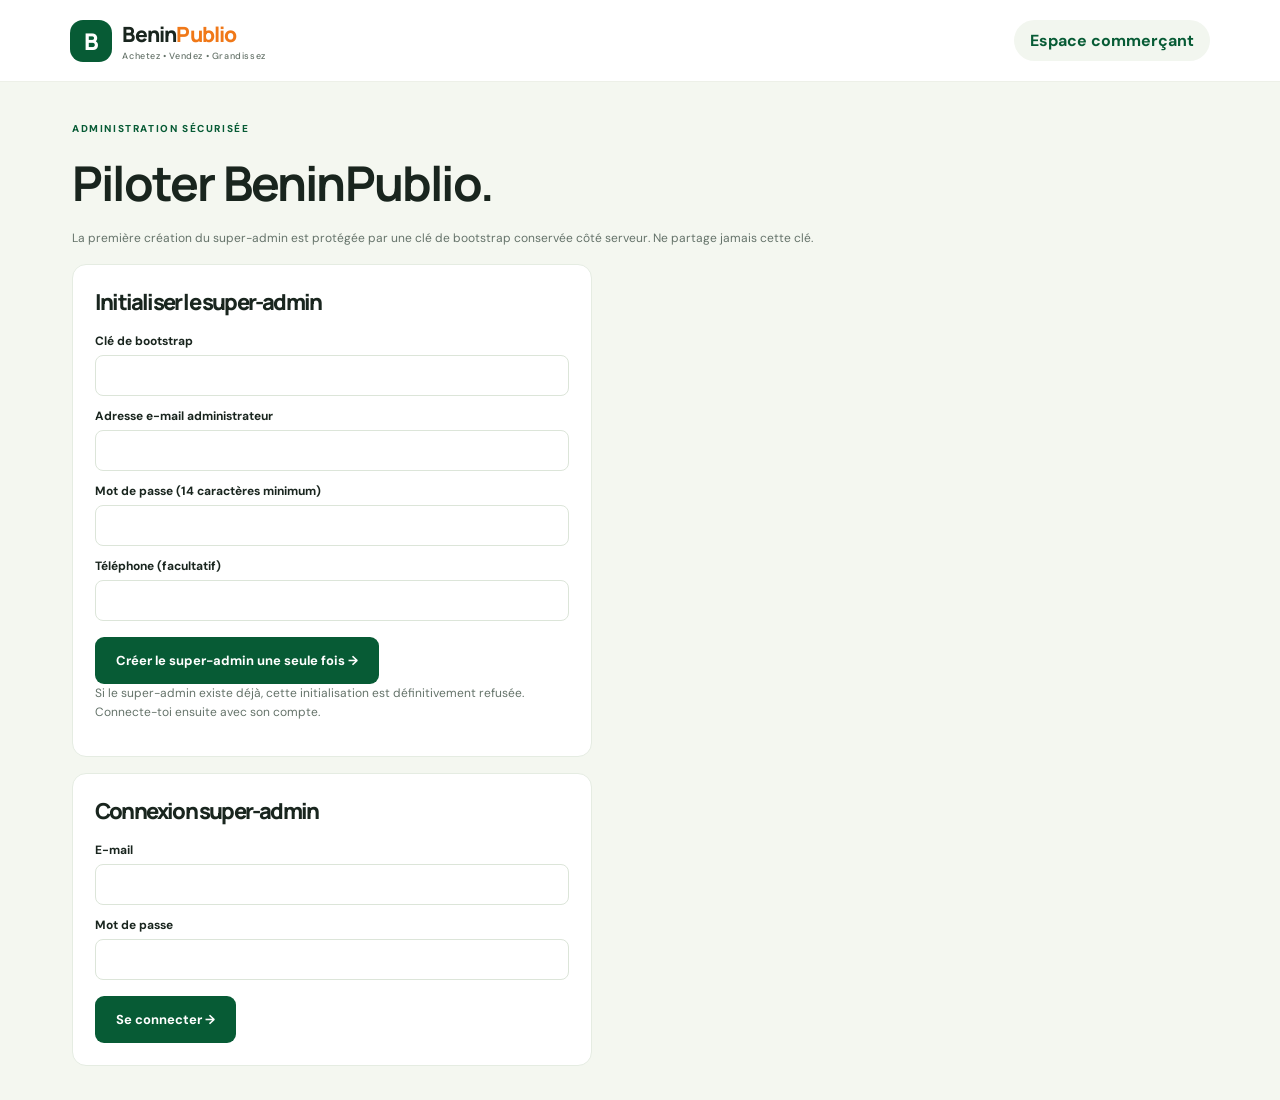
==== admin.html @ 8d90aae0 "V14: add super-admin console for storefronts and subscriptions" ====
<!doctype html>
<html lang="fr"><head><meta charset="utf-8"><meta name="viewport" content="width=device-width,initial-scale=1"><meta name="theme-color" content="#075b35"><title>Administration — BeninPublio</title><link rel="stylesheet" href="styles.css"><style>
body{background:#f4f7f0}.admin-shell{max-width:1180px;margin:34px auto;padding:0 22px}.admin-panel{background:#fff;border:1px solid #e5ece2;border-radius:14px;padding:22px;margin:16px 0}.admin-panel h2{font:800 22px Manrope;margin:0 0 16px}.admin-grid{display:grid;grid-template-columns:repeat(3,minmax(0,1fr));gap:14px}.admin-stat{padding:17px;border-radius:12px;background:#f4f7f0}.admin-stat b{display:block;font:800 27px Manrope;color:#075b35}.admin-stat span{font-size:12px;color:#65736a}.admin-field{display:block;font-size:12px;font-weight:700;margin:12px 0 6px}.admin-input{width:100%;border:1px solid #dce5d9;border-radius:8px;padding:11px;font:inherit;font-size:13px;background:white}.admin-store{border:1px solid #e8eee8;border-radius:12px;padding:16px;margin:12px 0}.admin-store-head{display:flex;align-items:start;justify-content:space-between;gap:12px}.admin-store h3{font:800 16px Manrope;margin:0 0 6px}.admin-store small{color:#65736a;overflow-wrap:anywhere}.admin-actions{display:flex;gap:8px;flex-wrap:wrap;margin-top:12px}.admin-actions button{border:1px solid #dce5d9;border-radius:7px;padding:9px 11px;cursor:pointer;background:#fff;font-size:12px}.admin-actions .green{background:#075b35;color:#fff;border-color:#075b35}.admin-actions .danger{background:#fff0ed;color:#9c2d22;border-color:#f2d5d0}.admin-plan-grid{display:grid;grid-template-columns:repeat(2,minmax(0,1fr));gap:14px}.hidden{display:none!important}.status-pill{display:inline-block;padding:5px 9px;border-radius:20px;background:#edf5e9;color:#075b35;font-size:11px;font-weight:800}.admin-note{font-size:12px;color:#65736a;line-height:1.6}.notice{padding:12px;border-radius:8px;background:#edf5e9;color:#075b35;margin:12px 0;font-size:12px}.admin-form{max-width:520px}@media(max-width:700px){.admin-grid,.admin-plan-grid{grid-template-columns:1fr}.admin-store-head{display:block}}
</style></head><body><header class="topbar"><a class="brand" href="index.html"><span class="brand-mark">B</span><span>Benin<span class="orange">Publio</span><small>Achetez • Vendez • Grandissez</small></span></a><a class="cart-button" href="merchant.html">Espace commerçant</a></header>
<main class="admin-shell"><div id="notice" class="notice hidden" role="status"></div>
<section id="auth"><span class="eyebrow">Administration sécurisée</span><h1 style="font-size:clamp(32px,5vw,48px)">Piloter BeninPublio.</h1><p class="admin-note">La première création du super-admin est protégée par une clé de bootstrap conservée côté serveur. Ne partage jamais cette clé.</p>
<div class="admin-panel admin-form"><h2>Initialiser le super-admin</h2><form id="bootstrap"><label class="admin-field" for="bootstrap-key">Clé de bootstrap</label><input class="admin-input" id="bootstrap-key" type="password" autocomplete="off" required><label class="admin-field" for="admin-email">Adresse e-mail administrateur</label><input class="admin-input" id="admin-email" type="email" autocomplete="email" required><label class="admin-field" for="admin-password">Mot de passe (14 caractères minimum)</label><input class="admin-input" id="admin-password" type="password" minlength="14" maxlength="128" autocomplete="new-password" required><label class="admin-field" for="admin-phone">Téléphone (facultatif)</label><input class="admin-input" id="admin-phone" type="tel"><button class="primary" style="margin-top:16px">Créer le super-admin une seule fois →</button></form><p class="admin-note">Si le super-admin existe déjà, cette initialisation est définitivement refusée. Connecte-toi ensuite avec son compte.</p></div>
<div class="admin-panel admin-form"><h2>Connexion super-admin</h2><form id="login"><label class="admin-field" for="login-email">E-mail</label><input class="admin-input" id="login-email" type="email" autocomplete="username" required><label class="admin-field" for="login-password">Mot de passe</label><input class="admin-input" id="login-password" type="password" autocomplete="current-password" required><button class="primary" style="margin-top:16px">Se connecter →</button></form></div></section>
<section id="dashboard" class="hidden"><div style="display:flex;align-items:center;justify-content:space-between;gap:15px;flex-wrap:wrap"><div><span class="eyebrow">Console super-admin</span><h1 style="font-size:38px;margin:10px 0">Vue d’ensemble</h1><p class="admin-note">Les activations, suspensions et changements de formule sont journalisés.</p></div><button id="logout" class="cart-button">Se déconnecter</button></div>
<div id="stats" class="admin-grid"></div><section class="admin-panel"><h2>Vitrines et abonnements</h2><p class="admin-note">Essai : 14 jours. Activation payante : uniquement après vérification manuelle du paiement. Les prix discutés restent à confirmer avant commercialisation.</p><div id="stores-list"></div></section>
<section class="admin-panel"><h2>Formules Starter et PRO</h2><div id="plans-list" class="admin-plan-grid"></div></section></section></main><script src="admin.js"></script></body></html>
---- styles.css ----
@import url('https://fonts.googleapis.com/css2?family=DM+Sans:wght@400;500;600;700&family=Manrope:wght@400;500;600;700;800&display=swap');:root{--green:#075b35;--deep:#063e27;--orange:#f07818;--yellow:#f5c400;--ink:#19251e;--muted:#65736a;--paper:#fffdf8;--line:#e8eee8}*{box-sizing:border-box}html{scroll-behavior:smooth}body{margin:0;background:var(--paper);color:var(--ink);font-family:'DM Sans',sans-serif}a{color:inherit;text-decoration:none}button,input{font:inherit}.topbar{height:82px;padding:0 max(5.5vw,24px);display:flex;align-items:center;justify-content:space-between;border-bottom:1px solid #edf0e8;background:#fff;gap:24px}.brand{display:flex;align-items:center;gap:10px;font:800 21px Manrope,sans-serif;letter-spacing:-.8px}.brand-mark{display:grid;place-items:center;width:42px;height:42px;background:var(--green);color:#fff;border-radius:13px;font-size:23px}.brand small{display:block;font:500 9px 'DM Sans',sans-serif;letter-spacing:.6px;color:#66736a;margin-top:2px}.orange{color:var(--orange)}nav{display:flex;gap:32px;font-size:13px;color:#45564a}.cart-button{background:#f2f6ef;border:0;border-radius:30px;padding:10px 16px;font-weight:700;color:var(--green);cursor:pointer}.cart-button span{display:inline-grid;place-items:center;background:var(--green);color:white;border-radius:50%;width:22px;height:22px;margin-left:5px;font-size:11px}.hero{display:grid;grid-template-columns:1.05fr .95fr;align-items:center;padding:72px max(8vw,28px) 64px;gap:32px;min-height:500px;background:linear-gradient(120deg,#f6f8ee,#fffdf8 65%);overflow:hidden}.eyebrow{text-transform:uppercase;letter-spacing:1.6px;font-size:10px;font-weight:800;color:var(--green)}h1,h2,h3,p{margin-top:0}h1,h2{font-family:Manrope,sans-serif;letter-spacing:-1.8px}h1{font-size:clamp(42px,5vw,68px);line-height:1.08;margin:20px 0}h1 span{color:var(--green)}.hero-copy>p{max-width:450px;line-height:1.8;color:var(--muted);font-size:15px;margin-bottom:26px}.primary{display:inline-flex;justify-content:center;align-items:center;gap:24px;padding:15px 21px;background:var(--green);color:white;border-radius:9px;font-size:13px;font-weight:700;border:0;cursor:pointer;transition:.2s}.primary:hover{background:var(--deep);transform:translateY(-2px)}.trust{display:flex;gap:20px;flex-wrap:wrap;color:#6c7a6d;font-size:11px;margin-top:24px}.hero-art{height:340px;position:relative;display:grid;place-items:center}.sun{position:absolute;width:285px;height:285px;border-radius:50%;background:#f6d35c;right:10%;top:5%;opacity:.8}.shop{position:relative;width:250px;height:250px;z-index:1;filter:drop-shadow(0 16px 12px #233e291c)}.awning{height:63px;display:flex;overflow:hidden;border-radius:8px 8px 0 0;border-bottom:6px solid #f2b64d}.awning i{flex:1;background:var(--green);clip-path:polygon(0 0,100% 0,100% 72%,50% 100%,0 72%)}.awning i:nth-child(even){background:#fff}.shop-sign{background:#fff;text-align:center;font:800 13px Manrope;padding:12px;color:var(--green);letter-spacing:1px}.shop-window{height:106px;background:#f0eadb;border:9px solid #fff;display:flex;align-items:center;justify-content:space-around}.shop-window b{display:grid;place-items:center;background:var(--green);color:white;width:58px;height:62px;border-radius:5px 5px 12px 12px;font:800 34px Manrope}.shop-window span{font-size:44px;color:var(--orange)}.shop-base{height:18px;background:#d8d0bc}.floating-card{position:absolute;left:0;bottom:28px;z-index:2;background:#fff;padding:17px;border-radius:12px;box-shadow:0 12px 35px #1b3e1c14;font-size:11px}.circle-note{position:absolute;right:0;bottom:45px;z-index:2;border-radius:50%;width:70px;height:70px;background:var(--orange);color:white;display:grid;place-content:center;text-align:center;font-weight:800;font-size:15px;transform:rotate(10deg)}.circle-note small{font-size:10px}.stats{display:grid;grid-template-columns:repeat(3,1fr);padding:25px max(8vw,28px);gap:24px;background:#fff;border-block:1px solid var(--line)}.stats div{padding-left:20px;border-left:2px solid var(--yellow)}.stats b,.stats span{display:block}.stats b{font-size:13px}.stats span{font-size:11px;color:var(--muted);margin-top:6px}.catalog{padding:85px max(8vw,28px)}.section-heading{display:flex;justify-content:space-between;align-items:end;gap:25px}.section-heading h2,.how h2,.merchant-cta h2{font-size:clamp(29px,3vw,42px);line-height:1.2;margin:12px 0}.section-heading p,.merchant-cta p{font-size:13px;color:var(--muted);line-height:1.7}.search{display:flex;align-items:center;gap:10px;width:min(310px,100%);border:1px solid #dfe7dc;background:#fff;border-radius:9px;padding:0 14px;height:46px;font-size:24px;color:var(--green)}.search input{width:100%;border:0;outline:0;background:transparent;font-size:12px}.filters{display:flex;gap:9px;margin:25px 0}.filter{border:1px solid #e0e8dd;background:#fff;border-radius:30px;padding:9px 16px;font-size:11px;cursor:pointer;color:#536257}.filter.active,.filter:hover{background:var(--green);color:white;border-color:var(--green)}.products{display:grid;grid-template-columns:repeat(4,minmax(0,1fr));gap:19px}.product{background:#fff;border:1px solid #e9eee7;border-radius:13px;overflow:hidden;transition:.2s}.product:hover{transform:translateY(-4px);box-shadow:0 14px 35px #0d3b1c0e}.product-art{height:175px;display:grid;place-items:center;position:relative;overflow:hidden}.product-art .emoji{font-size:70px;filter:drop-shadow(0 10px 8px #00000015)}.product-art .tag{position:absolute;top:12px;left:12px;background:#fff;border-radius:20px;padding:6px 9px;font-size:9px;font-weight:800;color:var(--green)}.product-body{padding:15px}.product-shop{font-size:10px;color:#78857a}.product h3{font:700 14px Manrope;margin:8px 0 13px;letter-spacing:-.2px}.product-foot{display:flex;align-items:center;justify-content:space-between;gap:5px}.price{font-size:14px;font-weight:800;color:var(--green)}.add{border:0;background:#edf5e9;color:var(--green);width:33px;height:33px;border-radius:9px;font-size:20px;cursor:pointer}.add:hover{background:var(--green);color:white}.demo-note{font-size:10px;color:#8a938b;margin-top:22px}.how{padding:65px max(8vw,28px);background:#f1f5ec;display:grid;grid-template-columns:.8fr 1.2fr;gap:40px}.steps{display:grid;grid-template-columns:repeat(3,1fr);gap:20px}.steps article{border-top:2px solid var(--yellow);padding-top:15px}.steps article>span{color:var(--orange);font:800 12px Manrope}.steps h3{font:700 15px Manrope;margin:17px 0 8px}.steps p{font-size:11px;color:var(--muted);line-height:1.7}.merchant-cta{margin:60px max(8vw,28px);border-radius:18px;background:var(--green);color:white;padding:40px 45px;display:flex;align-items:center;justify-content:space-between;gap:25px;position:relative;overflow:hidden}.merchant-cta:after{content:'';position:absolute;width:230px;height:230px;border:1px solid #ffffff20;border-radius:50%;right:18%;top:-120px}.merchant-cta .eyebrow{color:#f8d25c}.merchant-cta p{color:#d0dfd3;max-width:450px;margin-bottom:0}.primary.light{background:#fff;color:var(--green);white-space:nowrap;z-index:1}footer{padding:25px max(5.5vw,24px);display:flex;align-items:center;justify-content:space-between;gap:20px;background:#fff;border-top:1px solid var(--line);font-size:10px;color:#7a867d}.footer-brand{font-size:17px}.footer-brand .brand-mark{width:34px;height:34px;font-size:19px}.drawer{position:fixed;inset:0;background:#071e12a8;z-index:10;display:flex;justify-content:flex-end;opacity:0;visibility:hidden;transition:.2s}.drawer.open{opacity:1;visibility:visible}.drawer-panel{background:#fff;width:min(430px,100%);height:100%;padding:28px;overflow:auto;transform:translateX(30px);transition:.2s}.drawer.open .drawer-panel{transform:translateX(0)}.drawer-head{display:flex;justify-content:space-between;align-items:start}.drawer-head h2{font-size:25px;margin:9px 0 24px}.close{border:0;background:#f1f5ed;border-radius:50%;width:38px;height:38px;font-size:24px;cursor:pointer}.cart-row{display:flex;gap:12px;align-items:center;border-bottom:1px solid var(--line);padding:14px 0}.cart-emoji{font-size:30px;background:#f3f5ec;border-radius:10px;padding:8px}.cart-info{flex:1}.cart-info b,.cart-info small{display:block}.cart-info b{font-size:12px}.cart-info small{font-size:11px;color:var(--muted);margin-top:4px}.qty{display:flex;align-items:center;gap:8px}.qty button{border:1px solid var(--line);background:#fff;border-radius:6px;width:25px;height:25px;cursor:pointer}.cart-total{display:flex;justify-content:space-between;padding:22px 0;font-size:13px}.cart-total strong{font-size:17px;color:var(--green)}.cart-disclaimer{font-size:11px;color:#66746a;background:#f4f7f0;padding:12px;border-radius:8px;line-height:1.6}.phone-label{display:block;font-size:11px;font-weight:700;margin:20px 0 8px}.phone-input{width:100%;height:44px;border:1px solid #dfe7dc;border-radius:8px;padding:0 12px;outline-color:var(--green)}.checkout{width:100%;margin-top:12px}.clear{display:block;margin:15px auto;background:none;border:0;color:#758178;text-decoration:underline;font-size:11px;cursor:pointer}.empty{padding:40px 0;text-align:center;color:var(--muted);font-size:13px}.toast{position:fixed;bottom:24px;left:50%;transform:translate(-50%,20px);background:#143d27;color:#fff;padding:12px 20px;border-radius:9px;font-size:12px;opacity:0;pointer-events:none;transition:.2s;z-index:20}.toast.show{opacity:1;transform:translate(-50%,0)}@media(max-width:900px){.hero{padding-inline:6vw}.products{grid-template-columns:repeat(2,minmax(0,1fr))}.section-heading{align-items:start;flex-direction:column}.search{width:100%}.how{grid-template-columns:1fr}.merchant-cta{margin:35px 5vw;padding:32px;align-items:start;flex-direction:column}}@media(max-width:600px){.topbar{height:70px;padding:0 18px}nav{display:none}.brand{font-size:18px}.brand-mark{width:36px;height:36px}.cart-button{font-size:11px;padding:7px 10px}.hero{grid-template-columns:1fr;padding:50px 23px 25px;gap:0}.hero-art{height:275px;transform:scale(.88);transform-origin:top center;margin-bottom:-20px}.hero h1{font-size:45px}.hero-copy>p{font-size:13px}.stats{padding:20px 22px;grid-template-columns:1fr;gap:17px}.stats div{padding-left:14px}.catalog{padding:55px 20px}.products{gap:11px}.product-art{height:135px}.product-art .emoji{font-size:54px}.product-body{padding:11px}.product h3{font-size:12px}.price{font-size:12px}.filters{overflow-x:auto;padding-bottom:5px}.filter{white-space:nowrap}.how{padding:45px 23px}.steps{grid-template-columns:1fr;gap:22px}.steps article{display:grid;grid-template-columns:35px 1fr;column-gap:10px}.steps article>span{grid-row:span 2}.steps h3{margin:0 0 6px}.steps p{margin:0}.merchant-cta{margin:25px 16px;padding:27px}.merchant-cta h2{font-size:32px}footer{padding:22px;flex-wrap:wrap}footer>span:nth-child(2){order:3;width:100%}.footer-brand{font-size:15px}.footer-brand .brand-mark{width:30px;height:30px}}
.store-list{display:grid;grid-template-columns:repeat(auto-fit,minmax(230px,1fr));gap:12px;margin:24px 0}.store-card{display:flex;align-items:center;gap:12px;padding:14px;background:#fff;border:1px solid var(--line);border-radius:12px;min-width:0}.store-card:hover{border-color:#b5cbb6;box-shadow:0 8px 24px #0d3b1c0b}.store-initial{display:grid;place-items:center;flex:0 0 42px;height:42px;border-radius:12px;background:#edf5e9;color:var(--green);font:800 18px Manrope}.store-card-copy{display:flex;flex:1;min-width:0;flex-direction:column;gap:4px}.store-card-copy b{font-size:13px;overflow-wrap:anywhere}.store-card-copy small{font-size:10px;color:var(--muted)}.product-shop{display:inline-block;font-size:10px;color:var(--green);font-weight:800;margin-bottom:6px}.product-description{font-size:11px;line-height:1.5;color:var(--muted);min-height:33px;margin-bottom:14px}.product-link{display:flex;text-decoration:none}.product-link .emoji{font-size:64px}.catalog .empty{grid-column:1/-1}.demo-note{line-height:1.6}@media(max-width:700px){.store-list{grid-template-columns:1fr}.product-description{min-height:0}}
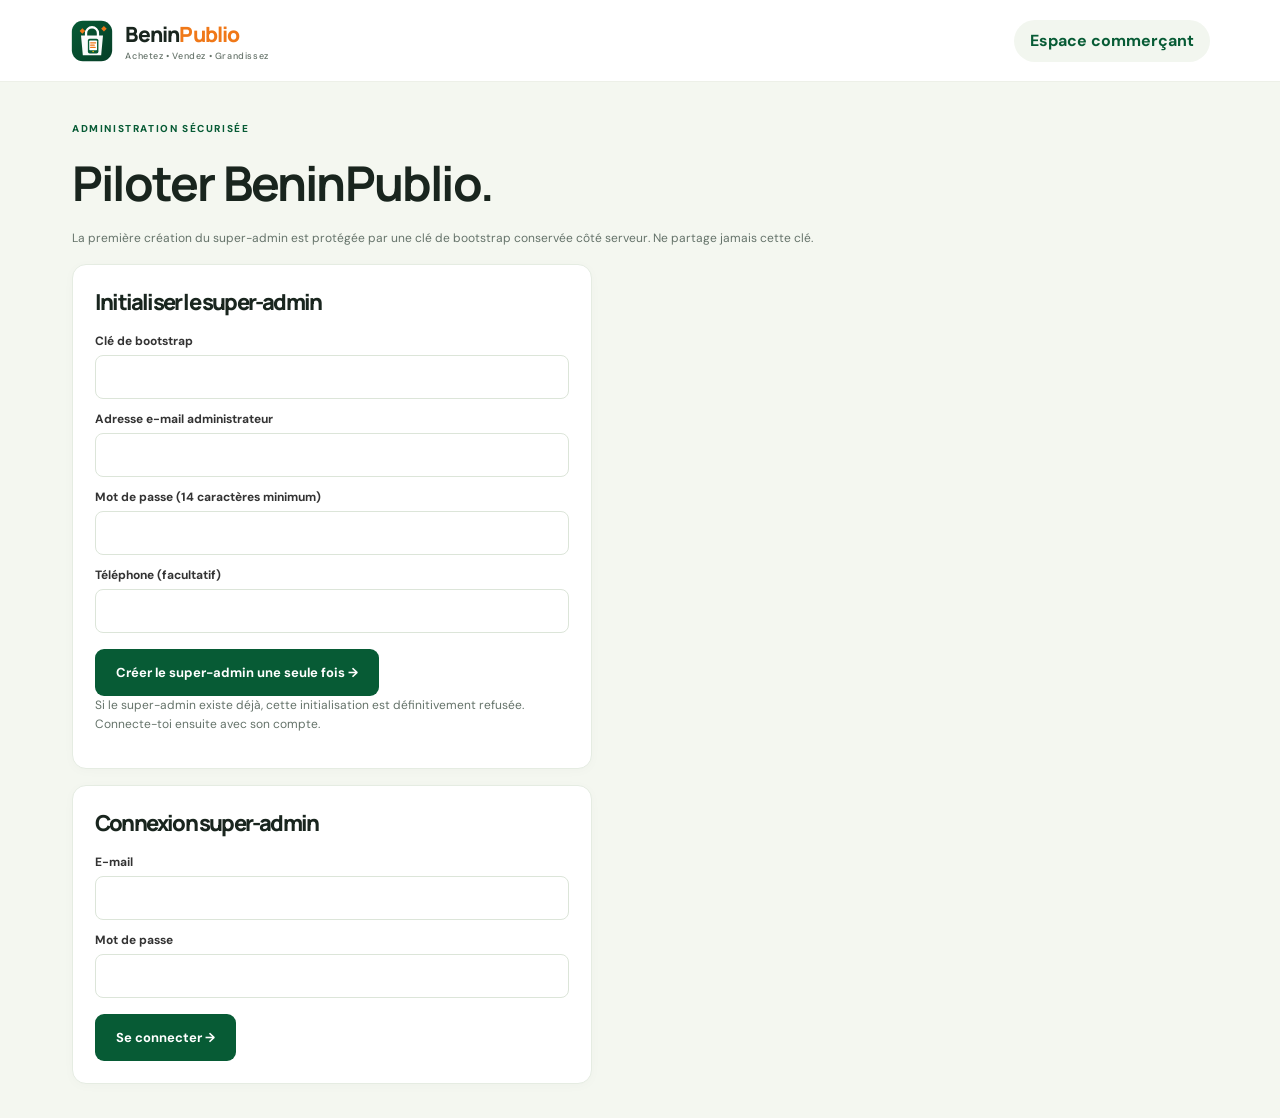
==== commit 185672fd: "Apply BeninPublio brand mark and favicon" ====
--- a/admin.html
+++ b/admin.html
@@ -1,11 +1,11 @@
 <!doctype html>
-<html lang="fr"><head><meta charset="utf-8"><meta name="viewport" content="width=device-width,initial-scale=1"><meta name="theme-color" content="#075b35"><title>Administration — BeninPublio</title><link rel="stylesheet" href="styles.css"><style>
+<html lang="fr"><head><meta charset="utf-8"><meta name="viewport" content="width=device-width,initial-scale=1"><link rel="icon" type="image/svg+xml" href="/assets/favicon.svg"><meta name="theme-color" content="#075b35"><title>Administration — BeninPublio</title><link rel="stylesheet" href="styles.css"><style>
 body{background:#f4f7f0}.admin-shell{max-width:1180px;margin:34px auto;padding:0 22px}.admin-panel{background:#fff;border:1px solid #e5ece2;border-radius:14px;padding:22px;margin:16px 0}.admin-panel h2{font:800 22px Manrope;margin:0 0 16px}.admin-grid{display:grid;grid-template-columns:repeat(3,minmax(0,1fr));gap:14px}.admin-stat{padding:17px;border-radius:12px;background:#f4f7f0}.admin-stat b{display:block;font:800 27px Manrope;color:#075b35}.admin-stat span{font-size:12px;color:#65736a}.admin-field{display:block;font-size:12px;font-weight:700;margin:12px 0 6px}.admin-input{width:100%;border:1px solid #dce5d9;border-radius:8px;padding:11px;font:inherit;font-size:13px;background:white}.admin-store{border:1px solid #e8eee8;border-radius:12px;padding:16px;margin:12px 0}.admin-store-head{display:flex;align-items:start;justify-content:space-between;gap:12px}.admin-store h3{font:800 16px Manrope;margin:0 0 6px}.admin-store small{color:#65736a;overflow-wrap:anywhere}.admin-actions{display:flex;gap:8px;flex-wrap:wrap;margin-top:12px}.admin-actions button{border:1px solid #dce5d9;border-radius:7px;padding:9px 11px;cursor:pointer;background:#fff;font-size:12px}.admin-actions .green{background:#075b35;color:#fff;border-color:#075b35}.admin-actions .danger{background:#fff0ed;color:#9c2d22;border-color:#f2d5d0}.admin-plan-grid{display:grid;grid-template-columns:repeat(2,minmax(0,1fr));gap:14px}.hidden{display:none!important}.status-pill{display:inline-block;padding:5px 9px;border-radius:20px;background:#edf5e9;color:#075b35;font-size:11px;font-weight:800}.admin-note{font-size:12px;color:#65736a;line-height:1.6}.notice{padding:12px;border-radius:8px;background:#edf5e9;color:#075b35;margin:12px 0;font-size:12px}.admin-form{max-width:520px}@media(max-width:700px){.admin-grid,.admin-plan-grid{grid-template-columns:1fr}.admin-store-head{display:block}}
-</style></head><body><header class="topbar"><a class="brand" href="index.html"><span class="brand-mark">B</span><span>Benin<span class="orange">Publio</span><small>Achetez • Vendez • Grandissez</small></span></a><a class="cart-button" href="merchant.html">Espace commerçant</a></header>
+</style></head><body><header class="topbar"><a class="brand" href="index.html"><img class="brand-logo" src="/assets/beninpublio-mark.svg" alt="" width="44" height="44"><span>Benin<span class="orange">Publio</span><small>Achetez • Vendez • Grandissez</small></span></a><a class="cart-button" href="merchant.html">Espace commerçant</a></header>
 <main class="admin-shell"><div id="notice" class="notice hidden" role="status"></div>
 <section id="auth"><span class="eyebrow">Administration sécurisée</span><h1 style="font-size:clamp(32px,5vw,48px)">Piloter BeninPublio.</h1><p class="admin-note">La première création du super-admin est protégée par une clé de bootstrap conservée côté serveur. Ne partage jamais cette clé.</p>
 <div class="admin-panel admin-form"><h2>Initialiser le super-admin</h2><form id="bootstrap"><label class="admin-field" for="bootstrap-key">Clé de bootstrap</label><input class="admin-input" id="bootstrap-key" type="password" autocomplete="off" required><label class="admin-field" for="admin-email">Adresse e-mail administrateur</label><input class="admin-input" id="admin-email" type="email" autocomplete="email" required><label class="admin-field" for="admin-password">Mot de passe (14 caractères minimum)</label><input class="admin-input" id="admin-password" type="password" minlength="14" maxlength="128" autocomplete="new-password" required><label class="admin-field" for="admin-phone">Téléphone (facultatif)</label><input class="admin-input" id="admin-phone" type="tel"><button class="primary" style="margin-top:16px">Créer le super-admin une seule fois →</button></form><p class="admin-note">Si le super-admin existe déjà, cette initialisation est définitivement refusée. Connecte-toi ensuite avec son compte.</p></div>
 <div class="admin-panel admin-form"><h2>Connexion super-admin</h2><form id="login"><label class="admin-field" for="login-email">E-mail</label><input class="admin-input" id="login-email" type="email" autocomplete="username" required><label class="admin-field" for="login-password">Mot de passe</label><input class="admin-input" id="login-password" type="password" autocomplete="current-password" required><button class="primary" style="margin-top:16px">Se connecter →</button></form></div></section>
 <section id="dashboard" class="hidden"><div style="display:flex;align-items:center;justify-content:space-between;gap:15px;flex-wrap:wrap"><div><span class="eyebrow">Console super-admin</span><h1 style="font-size:38px;margin:10px 0">Vue d’ensemble</h1><p class="admin-note">Les activations, suspensions et changements de formule sont journalisés.</p></div><button id="logout" class="cart-button">Se déconnecter</button></div>
 <div id="stats" class="admin-grid"></div><section class="admin-panel"><h2>Vitrines et abonnements</h2><p class="admin-note">Essai : 14 jours. Activation payante : uniquement après vérification manuelle du paiement. Les prix discutés restent à confirmer avant commercialisation.</p><div id="stores-list"></div></section>
-<section class="admin-panel"><h2>Formules Starter et PRO</h2><div id="plans-list" class="admin-plan-grid"></div></section></section></main><script src="admin.js"></script></body></html>+<section class="admin-panel"><h2>Sécurité du compte</h2><form id="password-change" class="admin-form"><label class="admin-field" for="current-password">Mot de passe actuel</label><input id="current-password" class="admin-input" type="password" autocomplete="current-password" required><label class="admin-field" for="new-password">Nouveau mot de passe (14 caractères minimum)</label><input id="new-password" class="admin-input" type="password" minlength="14" maxlength="128" autocomplete="new-password" required><button class="primary" style="margin-top:12px">Changer le mot de passe</button></form></section><section class="admin-panel"><h2>Journal d’audit récent</h2><p class="admin-note">Les opérations sensibles de la plateforme apparaissent ici avec leur acteur et leur vitrine cible.</p><div id="audit-list"></div></section><section class="admin-panel"><h2>Formules Starter et PRO</h2><div id="plans-list" class="admin-plan-grid"></div><section class="admin-panel"><h2>Catégories globales</h2><form id="category-form" class="admin-form"><label class="admin-field" for="category-name">Nom de la catégorie</label><input id="category-name" class="admin-input" maxlength="60" required><label class="admin-field" for="category-type">Usage</label><select id="category-type" class="admin-input"><option value="product">Catalogue produits</option><option value="post">Actualités</option></select><button class="primary" style="margin-top:12px">Créer la catégorie</button></form><div id="categories-list"></div></section></section></main><script src="admin.js"></script></body></html>
--- a/styles.css
+++ b/styles.css
@@ -1,2 +1,24 @@
 @import url('https://fonts.googleapis.com/css2?family=DM+Sans:wght@400;500;600;700&family=Manrope:wght@400;500;600;700;800&display=swap');:root{--green:#075b35;--deep:#063e27;--orange:#f07818;--yellow:#f5c400;--ink:#19251e;--muted:#65736a;--paper:#fffdf8;--line:#e8eee8}*{box-sizing:border-box}html{scroll-behavior:smooth}body{margin:0;background:var(--paper);color:var(--ink);font-family:'DM Sans',sans-serif}a{color:inherit;text-decoration:none}button,input{font:inherit}.topbar{height:82px;padding:0 max(5.5vw,24px);display:flex;align-items:center;justify-content:space-between;border-bottom:1px solid #edf0e8;background:#fff;gap:24px}.brand{display:flex;align-items:center;gap:10px;font:800 21px Manrope,sans-serif;letter-spacing:-.8px}.brand-mark{display:grid;place-items:center;width:42px;height:42px;background:var(--green);color:#fff;border-radius:13px;font-size:23px}.brand small{display:block;font:500 9px 'DM Sans',sans-serif;letter-spacing:.6px;color:#66736a;margin-top:2px}.orange{color:var(--orange)}nav{display:flex;gap:32px;font-size:13px;color:#45564a}.cart-button{background:#f2f6ef;border:0;border-radius:30px;padding:10px 16px;font-weight:700;color:var(--green);cursor:pointer}.cart-button span{display:inline-grid;place-items:center;background:var(--green);color:white;border-radius:50%;width:22px;height:22px;margin-left:5px;font-size:11px}.hero{display:grid;grid-template-columns:1.05fr .95fr;align-items:center;padding:72px max(8vw,28px) 64px;gap:32px;min-height:500px;background:linear-gradient(120deg,#f6f8ee,#fffdf8 65%);overflow:hidden}.eyebrow{text-transform:uppercase;letter-spacing:1.6px;font-size:10px;font-weight:800;color:var(--green)}h1,h2,h3,p{margin-top:0}h1,h2{font-family:Manrope,sans-serif;letter-spacing:-1.8px}h1{font-size:clamp(42px,5vw,68px);line-height:1.08;margin:20px 0}h1 span{color:var(--green)}.hero-copy>p{max-width:450px;line-height:1.8;color:var(--muted);font-size:15px;margin-bottom:26px}.primary{display:inline-flex;justify-content:center;align-items:center;gap:24px;padding:15px 21px;background:var(--green);color:white;border-radius:9px;font-size:13px;font-weight:700;border:0;cursor:pointer;transition:.2s}.primary:hover{background:var(--deep);transform:translateY(-2px)}.trust{display:flex;gap:20px;flex-wrap:wrap;color:#6c7a6d;font-size:11px;margin-top:24px}.hero-art{height:340px;position:relative;display:grid;place-items:center}.sun{position:absolute;width:285px;height:285px;border-radius:50%;background:#f6d35c;right:10%;top:5%;opacity:.8}.shop{position:relative;width:250px;height:250px;z-index:1;filter:drop-shadow(0 16px 12px #233e291c)}.awning{height:63px;display:flex;overflow:hidden;border-radius:8px 8px 0 0;border-bottom:6px solid #f2b64d}.awning i{flex:1;background:var(--green);clip-path:polygon(0 0,100% 0,100% 72%,50% 100%,0 72%)}.awning i:nth-child(even){background:#fff}.shop-sign{background:#fff;text-align:center;font:800 13px Manrope;padding:12px;color:var(--green);letter-spacing:1px}.shop-window{height:106px;background:#f0eadb;border:9px solid #fff;display:flex;align-items:center;justify-content:space-around}.shop-window b{display:grid;place-items:center;background:var(--green);color:white;width:58px;height:62px;border-radius:5px 5px 12px 12px;font:800 34px Manrope}.shop-window span{font-size:44px;color:var(--orange)}.shop-base{height:18px;background:#d8d0bc}.floating-card{position:absolute;left:0;bottom:28px;z-index:2;background:#fff;padding:17px;border-radius:12px;box-shadow:0 12px 35px #1b3e1c14;font-size:11px}.circle-note{position:absolute;right:0;bottom:45px;z-index:2;border-radius:50%;width:70px;height:70px;background:var(--orange);color:white;display:grid;place-content:center;text-align:center;font-weight:800;font-size:15px;transform:rotate(10deg)}.circle-note small{font-size:10px}.stats{display:grid;grid-template-columns:repeat(3,1fr);padding:25px max(8vw,28px);gap:24px;background:#fff;border-block:1px solid var(--line)}.stats div{padding-left:20px;border-left:2px solid var(--yellow)}.stats b,.stats span{display:block}.stats b{font-size:13px}.stats span{font-size:11px;color:var(--muted);margin-top:6px}.catalog{padding:85px max(8vw,28px)}.section-heading{display:flex;justify-content:space-between;align-items:end;gap:25px}.section-heading h2,.how h2,.merchant-cta h2{font-size:clamp(29px,3vw,42px);line-height:1.2;margin:12px 0}.section-heading p,.merchant-cta p{font-size:13px;color:var(--muted);line-height:1.7}.search{display:flex;align-items:center;gap:10px;width:min(310px,100%);border:1px solid #dfe7dc;background:#fff;border-radius:9px;padding:0 14px;height:46px;font-size:24px;color:var(--green)}.search input{width:100%;border:0;outline:0;background:transparent;font-size:12px}.filters{display:flex;gap:9px;margin:25px 0}.filter{border:1px solid #e0e8dd;background:#fff;border-radius:30px;padding:9px 16px;font-size:11px;cursor:pointer;color:#536257}.filter.active,.filter:hover{background:var(--green);color:white;border-color:var(--green)}.products{display:grid;grid-template-columns:repeat(4,minmax(0,1fr));gap:19px}.product{background:#fff;border:1px solid #e9eee7;border-radius:13px;overflow:hidden;transition:.2s}.product:hover{transform:translateY(-4px);box-shadow:0 14px 35px #0d3b1c0e}.product-art{height:175px;display:grid;place-items:center;position:relative;overflow:hidden}.product-art .emoji{font-size:70px;filter:drop-shadow(0 10px 8px #00000015)}.product-art .tag{position:absolute;top:12px;left:12px;background:#fff;border-radius:20px;padding:6px 9px;font-size:9px;font-weight:800;color:var(--green)}.product-body{padding:15px}.product-shop{font-size:10px;color:#78857a}.product h3{font:700 14px Manrope;margin:8px 0 13px;letter-spacing:-.2px}.product-foot{display:flex;align-items:center;justify-content:space-between;gap:5px}.price{font-size:14px;font-weight:800;color:var(--green)}.add{border:0;background:#edf5e9;color:var(--green);width:33px;height:33px;border-radius:9px;font-size:20px;cursor:pointer}.add:hover{background:var(--green);color:white}.demo-note{font-size:10px;color:#8a938b;margin-top:22px}.how{padding:65px max(8vw,28px);background:#f1f5ec;display:grid;grid-template-columns:.8fr 1.2fr;gap:40px}.steps{display:grid;grid-template-columns:repeat(3,1fr);gap:20px}.steps article{border-top:2px solid var(--yellow);padding-top:15px}.steps article>span{color:var(--orange);font:800 12px Manrope}.steps h3{font:700 15px Manrope;margin:17px 0 8px}.steps p{font-size:11px;color:var(--muted);line-height:1.7}.merchant-cta{margin:60px max(8vw,28px);border-radius:18px;background:var(--green);color:white;padding:40px 45px;display:flex;align-items:center;justify-content:space-between;gap:25px;position:relative;overflow:hidden}.merchant-cta:after{content:'';position:absolute;width:230px;height:230px;border:1px solid #ffffff20;border-radius:50%;right:18%;top:-120px}.merchant-cta .eyebrow{color:#f8d25c}.merchant-cta p{color:#d0dfd3;max-width:450px;margin-bottom:0}.primary.light{background:#fff;color:var(--green);white-space:nowrap;z-index:1}footer{padding:25px max(5.5vw,24px);display:flex;align-items:center;justify-content:space-between;gap:20px;background:#fff;border-top:1px solid var(--line);font-size:10px;color:#7a867d}.footer-brand{font-size:17px}.footer-brand .brand-mark{width:34px;height:34px;font-size:19px}.drawer{position:fixed;inset:0;background:#071e12a8;z-index:10;display:flex;justify-content:flex-end;opacity:0;visibility:hidden;transition:.2s}.drawer.open{opacity:1;visibility:visible}.drawer-panel{background:#fff;width:min(430px,100%);height:100%;padding:28px;overflow:auto;transform:translateX(30px);transition:.2s}.drawer.open .drawer-panel{transform:translateX(0)}.drawer-head{display:flex;justify-content:space-between;align-items:start}.drawer-head h2{font-size:25px;margin:9px 0 24px}.close{border:0;background:#f1f5ed;border-radius:50%;width:38px;height:38px;font-size:24px;cursor:pointer}.cart-row{display:flex;gap:12px;align-items:center;border-bottom:1px solid var(--line);padding:14px 0}.cart-emoji{font-size:30px;background:#f3f5ec;border-radius:10px;padding:8px}.cart-info{flex:1}.cart-info b,.cart-info small{display:block}.cart-info b{font-size:12px}.cart-info small{font-size:11px;color:var(--muted);margin-top:4px}.qty{display:flex;align-items:center;gap:8px}.qty button{border:1px solid var(--line);background:#fff;border-radius:6px;width:25px;height:25px;cursor:pointer}.cart-total{display:flex;justify-content:space-between;padding:22px 0;font-size:13px}.cart-total strong{font-size:17px;color:var(--green)}.cart-disclaimer{font-size:11px;color:#66746a;background:#f4f7f0;padding:12px;border-radius:8px;line-height:1.6}.phone-label{display:block;font-size:11px;font-weight:700;margin:20px 0 8px}.phone-input{width:100%;height:44px;border:1px solid #dfe7dc;border-radius:8px;padding:0 12px;outline-color:var(--green)}.checkout{width:100%;margin-top:12px}.clear{display:block;margin:15px auto;background:none;border:0;color:#758178;text-decoration:underline;font-size:11px;cursor:pointer}.empty{padding:40px 0;text-align:center;color:var(--muted);font-size:13px}.toast{position:fixed;bottom:24px;left:50%;transform:translate(-50%,20px);background:#143d27;color:#fff;padding:12px 20px;border-radius:9px;font-size:12px;opacity:0;pointer-events:none;transition:.2s;z-index:20}.toast.show{opacity:1;transform:translate(-50%,0)}@media(max-width:900px){.hero{padding-inline:6vw}.products{grid-template-columns:repeat(2,minmax(0,1fr))}.section-heading{align-items:start;flex-direction:column}.search{width:100%}.how{grid-template-columns:1fr}.merchant-cta{margin:35px 5vw;padding:32px;align-items:start;flex-direction:column}}@media(max-width:600px){.topbar{height:70px;padding:0 18px}nav{display:none}.brand{font-size:18px}.brand-mark{width:36px;height:36px}.cart-button{font-size:11px;padding:7px 10px}.hero{grid-template-columns:1fr;padding:50px 23px 25px;gap:0}.hero-art{height:275px;transform:scale(.88);transform-origin:top center;margin-bottom:-20px}.hero h1{font-size:45px}.hero-copy>p{font-size:13px}.stats{padding:20px 22px;grid-template-columns:1fr;gap:17px}.stats div{padding-left:14px}.catalog{padding:55px 20px}.products{gap:11px}.product-art{height:135px}.product-art .emoji{font-size:54px}.product-body{padding:11px}.product h3{font-size:12px}.price{font-size:12px}.filters{overflow-x:auto;padding-bottom:5px}.filter{white-space:nowrap}.how{padding:45px 23px}.steps{grid-template-columns:1fr;gap:22px}.steps article{display:grid;grid-template-columns:35px 1fr;column-gap:10px}.steps article>span{grid-row:span 2}.steps h3{margin:0 0 6px}.steps p{margin:0}.merchant-cta{margin:25px 16px;padding:27px}.merchant-cta h2{font-size:32px}footer{padding:22px;flex-wrap:wrap}footer>span:nth-child(2){order:3;width:100%}.footer-brand{font-size:15px}.footer-brand .brand-mark{width:30px;height:30px}}
 .store-list{display:grid;grid-template-columns:repeat(auto-fit,minmax(230px,1fr));gap:12px;margin:24px 0}.store-card{display:flex;align-items:center;gap:12px;padding:14px;background:#fff;border:1px solid var(--line);border-radius:12px;min-width:0}.store-card:hover{border-color:#b5cbb6;box-shadow:0 8px 24px #0d3b1c0b}.store-initial{display:grid;place-items:center;flex:0 0 42px;height:42px;border-radius:12px;background:#edf5e9;color:var(--green);font:800 18px Manrope}.store-card-copy{display:flex;flex:1;min-width:0;flex-direction:column;gap:4px}.store-card-copy b{font-size:13px;overflow-wrap:anywhere}.store-card-copy small{font-size:10px;color:var(--muted)}.product-shop{display:inline-block;font-size:10px;color:var(--green);font-weight:800;margin-bottom:6px}.product-description{font-size:11px;line-height:1.5;color:var(--muted);min-height:33px;margin-bottom:14px}.product-link{display:flex;text-decoration:none}.product-link .emoji{font-size:64px}.catalog .empty{grid-column:1/-1}.demo-note{line-height:1.6}@media(max-width:700px){.store-list{grid-template-columns:1fr}.product-description{min-height:0}}
+.product-art img{width:100%;height:100%;object-fit:cover;display:block}.product-art .tag{z-index:1}.product-art{background:#edf5e9}
+.news-grid{display:grid;grid-template-columns:repeat(auto-fit,minmax(250px,1fr));gap:16px}.news-card{overflow:hidden;background:#fff;border:1px solid var(--line);border-radius:13px}.news-card>img{display:block;width:100%;height:170px;object-fit:cover}.news-copy{padding:17px}.news-copy small{font-size:10px;color:var(--muted)}.news-copy h3{font:800 16px Manrope;margin:10px 0}.news-copy p{font-size:12px;line-height:1.7;color:var(--muted);white-space:pre-wrap}.news-copy a{font-size:11px;font-weight:800;color:var(--green)}.news-section{padding-top:40px;padding-bottom:60px}
+
+/* BeninPublio Design Brief V1 — accessible, mobile-first component layer */
+:root{--bp-green:#075B35;--bp-green-deep:#063E27;--bp-orange:#F07818;--bp-yellow:#F5C400;--bp-white:#FFFFFF;--bp-gray:#F5F5F5;--bp-text:#333333;--bp-muted:#666666;--bp-radius:12px;--bp-shadow:0 8px 28px rgba(6,62,39,.08)}
+.brand-logo{display:block;width:44px;height:44px;flex:0 0 44px;object-fit:contain}.brand{gap:11px}
+button,a,input,textarea,select{touch-action:manipulation}
+button:focus-visible,a:focus-visible,input:focus-visible,textarea:focus-visible,select:focus-visible{outline:3px solid #F07818;outline-offset:3px}
+button:disabled{opacity:.55;cursor:not-allowed}
+.panel,.admin-panel,.store-product,.store-post{box-shadow:0 2px 12px rgba(6,62,39,.025)}
+.field,.admin-field{color:#333}.control,.admin-input{min-height:44px;color:#333}
+.primary,.mini-btn,.cart-button,.store-whatsapp,.store-add,.store-cart-open{min-height:42px}
+.primary:focus-visible,.store-add:focus-visible,.store-cart-open:focus-visible{outline-color:#F07818}
+.store-mobile-cta{display:none}
+@media(max-width:600px){
+.brand-logo{width:38px;height:38px;flex-basis:38px}
+body:has(.store-mobile-cta){padding-bottom:76px}
+.store-mobile-cta{display:block;position:fixed;z-index:25;bottom:0;left:0;right:0;padding:10px 14px calc(10px + env(safe-area-inset-bottom));background:rgba(255,255,255,.97);border-top:1px solid #e8eee8;box-shadow:0 -8px 25px rgba(6,62,39,.09)}
+.store-mobile-cta button{display:flex;align-items:center;justify-content:center;gap:10px;width:100%;min-height:48px;border:0;border-radius:10px;background:#075B35;color:#fff;font-weight:800;font-size:14px;cursor:pointer}
+.store-mobile-cta span{display:inline-grid;place-items:center;min-width:23px;height:23px;padding:0 6px;border-radius:99px;background:#F07818;color:#fff;font-size:12px}
+}
+@media(prefers-reduced-motion:reduce){*,*::before,*::after{scroll-behavior:auto!important;animation-duration:.01ms!important;animation-iteration-count:1!important;transition-duration:.01ms!important}}
